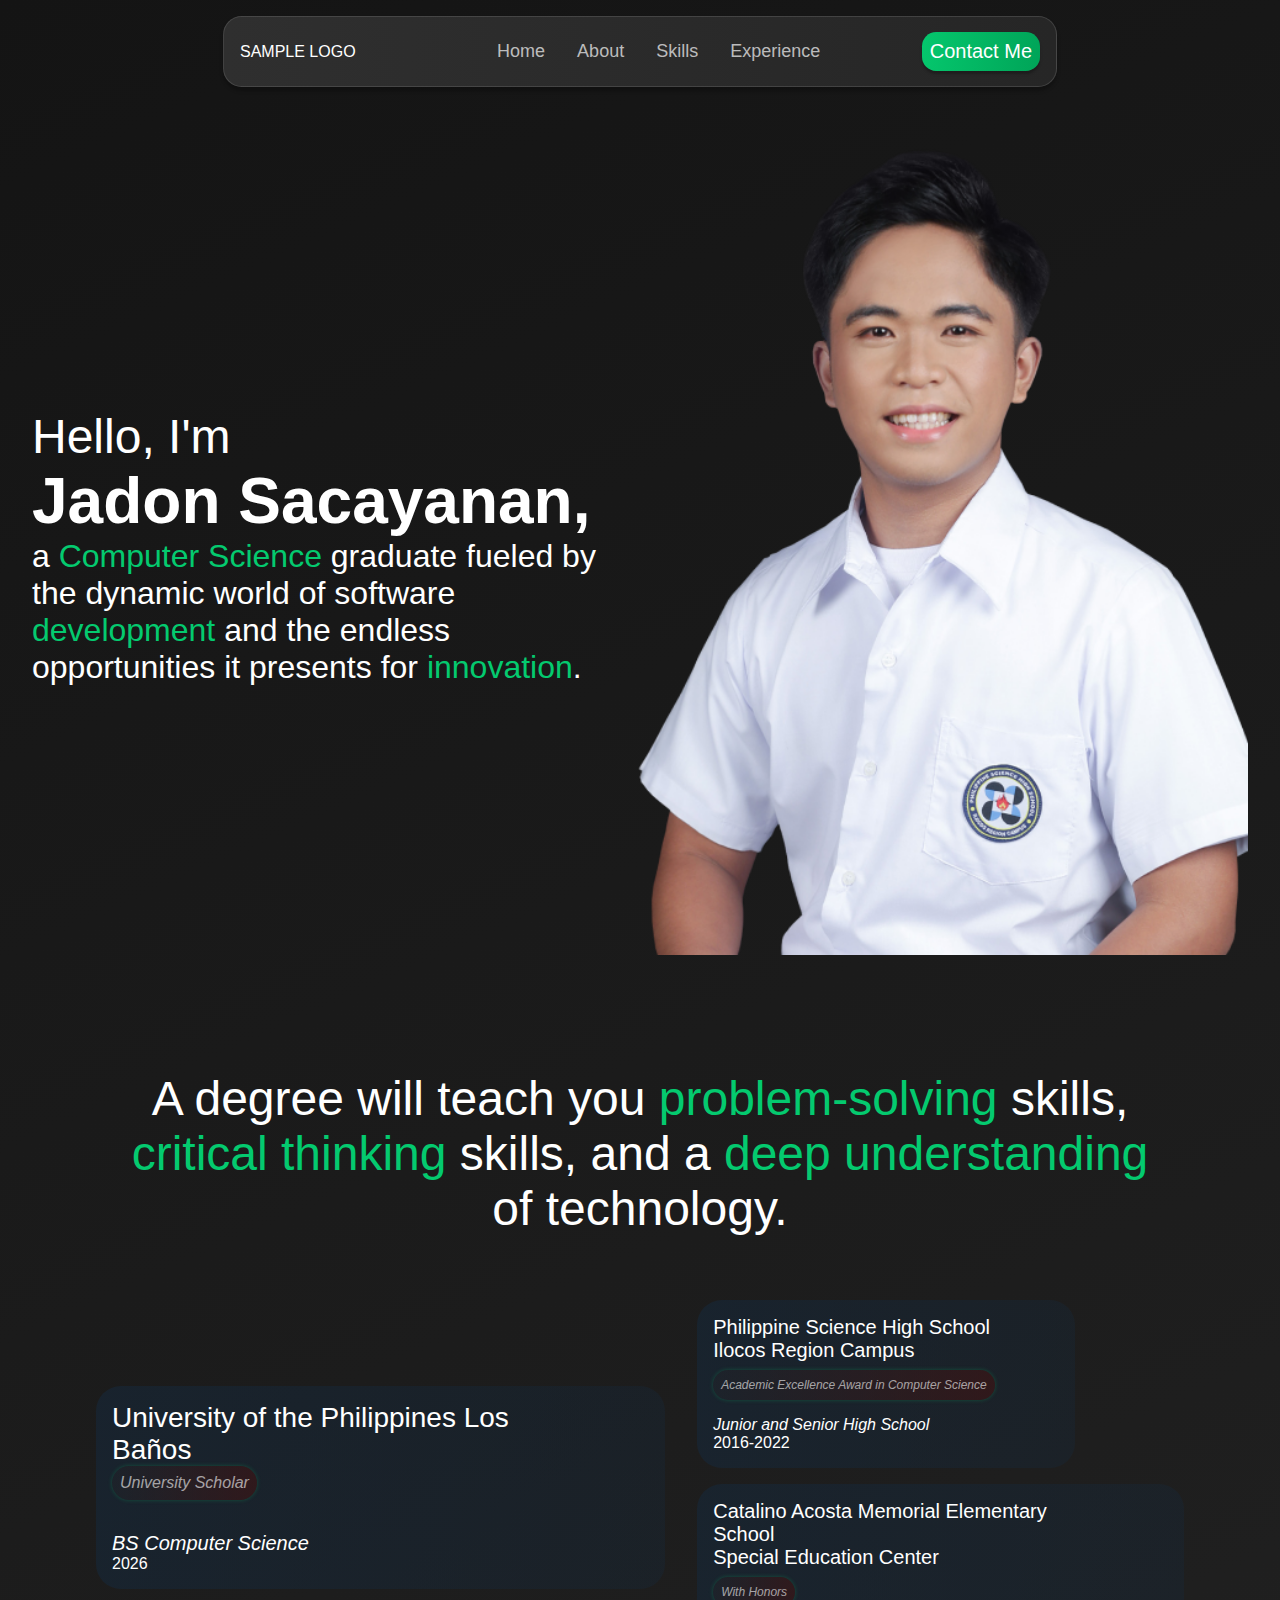
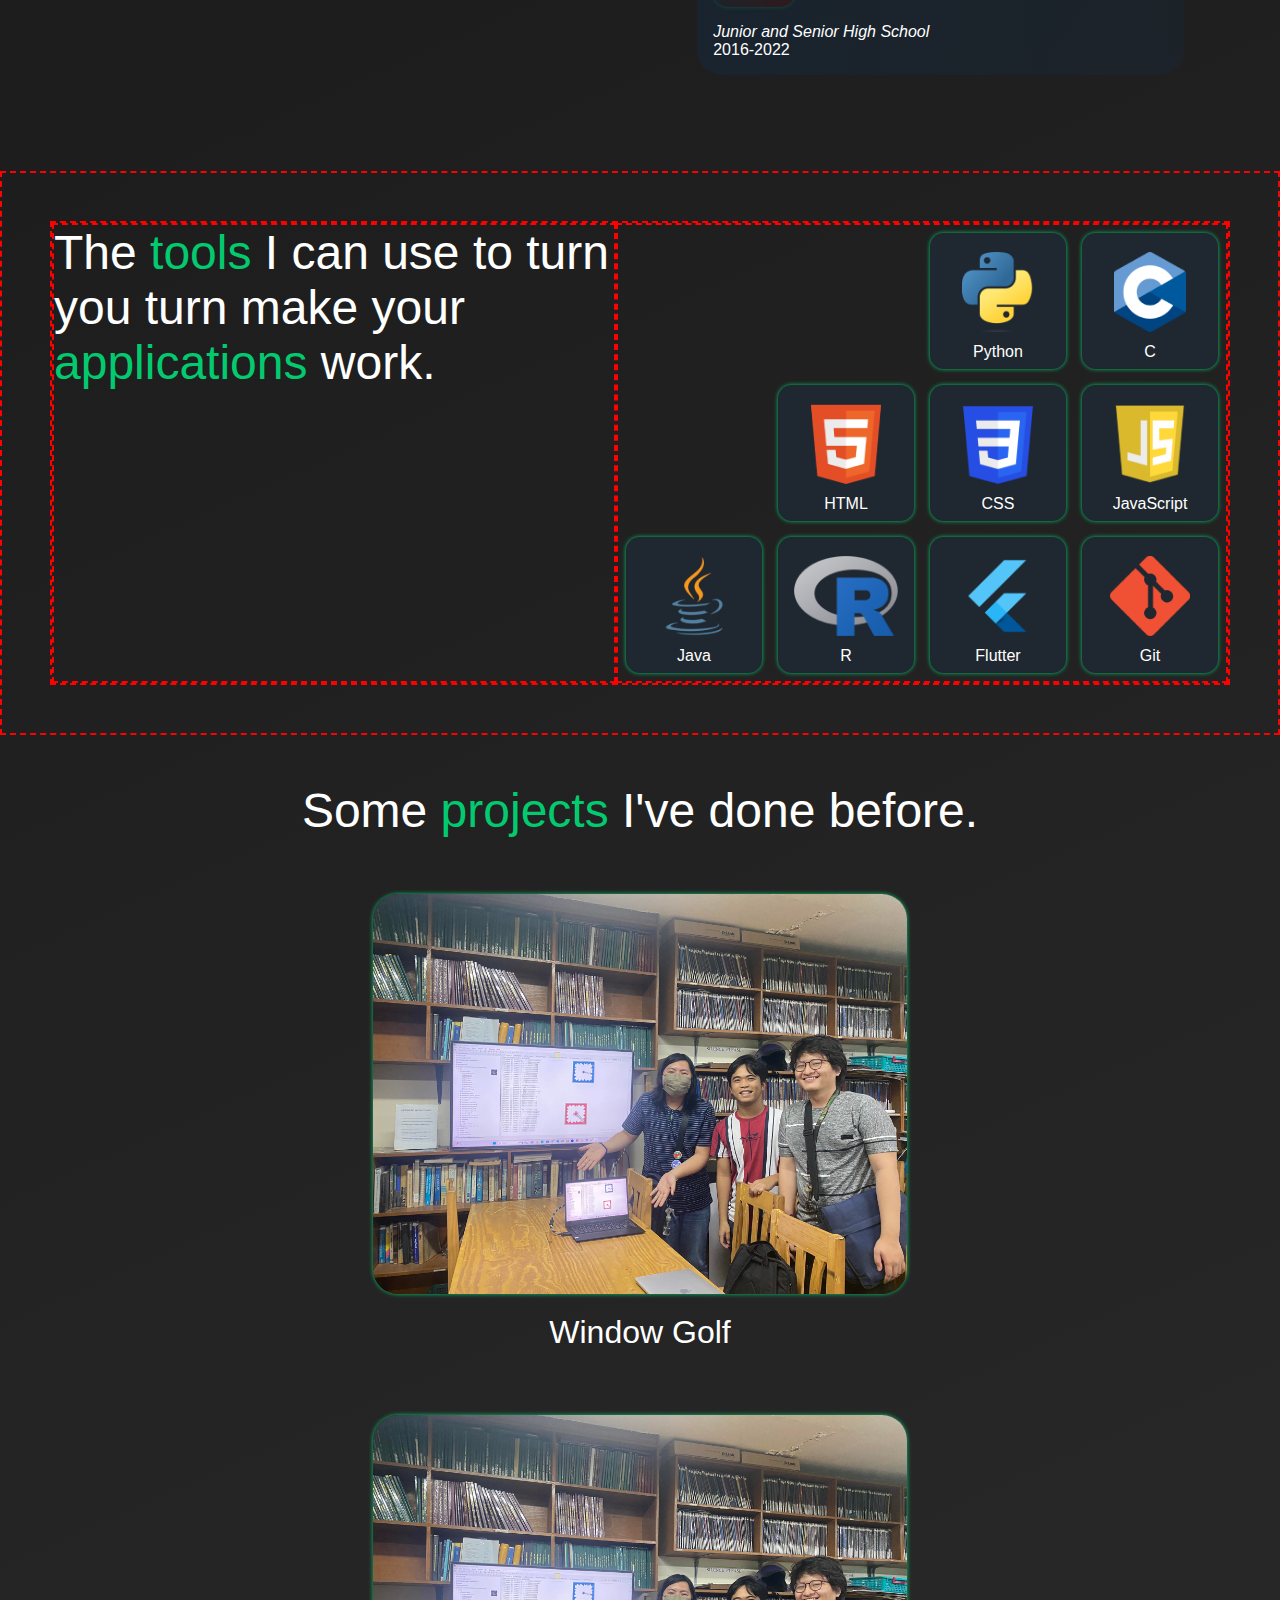
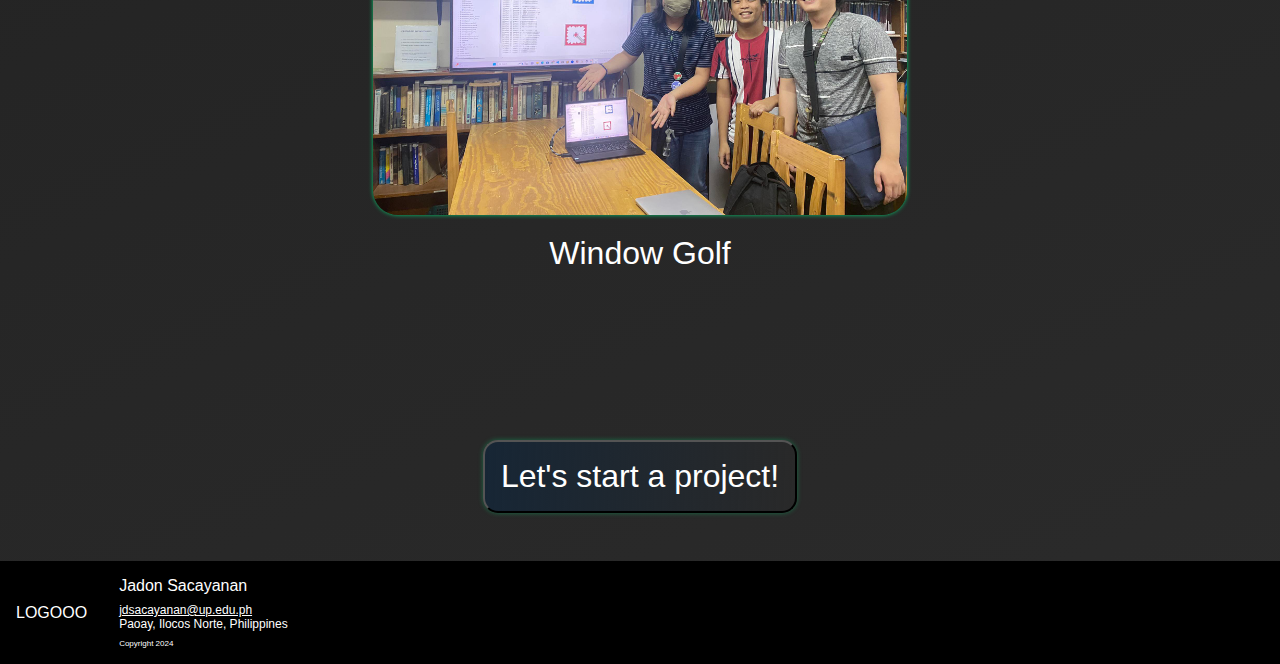
==== index.html @ 0447becd "renamed home.html to index.html" ====
<!DOCTYPE html>
<html lang="en">
<head>
    <meta charset="UTF-8">
    <meta name="viewport" content="width=device-width, initial-scale=1.0">
    <link rel="stylesheet" type="text/css" href="styles/style.css">
    <title>Jadon Sacayanan</title>
</head>

<body>
    <nav>
        <div class="nav-logo">
            SAMPLE LOGO
        </div>
        <div class="nav-links">
            <ul class="nav-links-ul">
                <li class=""><a class="nav-links-ul-li-a" href="">Home</a></li>
                <li class=""><a class="nav-links-ul-li-a" href="">About</a></li>
                <li class=""><a class="nav-links-ul-li-a" href="">Skills</a></li>
                <li class=""><a class="nav-links-ul-li-a" href="">Experience</a></li>
            </ul>
        </div>
        <div class="nav-contact">
            <button class="nav-contact-button">
                Contact Me
            </button>
        </div>
    </nav>
    <div class="home">
        <div class="home-intro-text">
            <div class="intro-text-hello">Hello, I'm</div>
            <div class="intro-text-name">Jadon Sacayanan,</div>
            <div class="intro-text-description">a <span class="green-text">Computer Science</span> graduate fueled by the dynamic world of software <span class="green-text">development</span> and the endless opportunities it presents for <span class="green-text">innovation</span>.</div>
        </div>
        <div class="personal-photo">
            <img src="images/personal-photo.png" alt="" class="personal-photo-img">
        </div>
    </div>
    <div class="education">
        <div class="educ-is-important">A degree will teach you <span class="green-text">problem-solving</span> skills, <span class="green-text">critical thinking</span> skills, and a <span class="green-text">deep understanding</span> of technology.</div>
        <div class="educ-schools">
            <div class="educ-latest">
                <div class="educ-latest-container educ-container">
                    <div class="educ-school-latest">University of the Philippines Los Baños</div>
                    <div class="educ-award-latest educ-award">University Scholar</div>
                    <div class="educ-spacer-latest"></div>
                    <div class="educ-deg-latest educ-deg">BS Computer Science</div>
                    <div class="">2026</div>
                </div>
            </div>
            <div>
                <div class="educ-container">
                    <div class="educ-school educ-school-regular">Philippine Science High School<br/>Ilocos Region Campus</div>
                    <div class="educ-award educ-award-regular">Academic Excellence Award in Computer Science</div>
                    <div class="educ-spacer"></div>
                    <div class="educ-deg">Junior and Senior High School</div>
                    <div class="">2016-2022</div>
                </div>
                <div class="educ-container">
                    <div class="educ-school educ-school-regular">Catalino Acosta Memorial Elementary School<br/>Special Education Center</div>
                    <div class="educ-award educ-award-regular">With Honors</div>
                    <div class="educ-spacer"></div>
                    <div class="educ-deg">Junior and Senior High School</div>
                    <div class="">2016-2022</div>
                </div>
            </div>
        </div>
    </div>
    <div class="skills-div debug-border">
        <div class="skills debug-border">
            <div class="skills-description debug-border">The <span class="green-text">tools</span> I can use to turn you turn make your <span class="green-text">applications</span> work.</div>
            <div class="skills-table debug-border">
                <div class="skills-row">
                    <div class="indiv-skill-container">
                        <img src="images/python.png" alt="Python">
                        <div>Python</div>
                    </div>
                    <div class="indiv-skill-container">
                        <img src="images/c.png" alt="Python">
                        <div>C</div>
                    </div>
                </div>
                <div class="skills-row">
                    <div class="indiv-skill-container">
                        <img src="images/html.png" alt="Python">
                        <div>HTML</div>
                    </div>
                    <div class="indiv-skill-container">
                        <img src="images/css.png" alt="Python">
                        <div>CSS</div>
                    </div>
                    <div class="indiv-skill-container">
                        <img src="images/JS.png" alt="Python">
                        <div>JavaScript</div>
                    </div>
                </div>
                <div class="skills-row">
                    <div class="indiv-skill-container">
                        <img src="images/java.png" alt="Python">
                        <div>Java</div>
                    </div>
                    <div class="indiv-skill-container">
                        <img src="images/R.png" alt="Python">
                        <div>R</div>
                    </div>
                    <div class="indiv-skill-container">
                        <img src="images/flutter.png" alt="Python">
                        <div>Flutter</div>
                    </div>
                    <div class="indiv-skill-container">
                        <img src="images/git.png" alt="Python">
                        <div>Git</div>
                    </div>
                </div>
            </div>
        </div>
    </div>
    <div class="past-projects">
        <div class="past-projects-description">Some <span class="green-text">projects</span> I've done before.</div>
        <div class="projects">
            <div class="project">
                <img src="images/window-golf.jpeg" alt="">
                <div class="project-name">Window Golf</div>
            </div>
            <div class="project">
                <img src="images/window-golf.jpeg" alt="">
                <div class="project-name">Window Golf</div>
            </div>
        </div>
    </div>
    <div class="book">
        <button>Let's start a project!</button>
    </div>
    <footer class="footer">
        <div>LOGOOO</div>
        <div class="footer-details">
            <div>Jadon Sacayanan</div>
            <div class="footer-spacer-name"></div>
            <div class="footer-email"><a href="mailto:jdsacayanan@up.edu.ph"></a>jdsacayanan@up.edu.ph</div>
            <div class="footer-address">Paoay, Ilocos Norte, Philippines</div>
            <div class="footer-spacer-copyright"></div>
            <div class="footer-copyright">Copyright 2024</div>
        </div>
    </footer>
</body>

</html>
---- styles/style.css ----
@font-face {
    font-family: 'Inter';
    src: url('https://fonts.googleapis.com/css2?family=Inter:wght@100..900&display=swap');
}

body {
    color: white;
    font-family: 'Inter', sans-serif;
    background: linear-gradient(156deg, #141414 0%, #2B2B2B 100%);
    margin: 0;
    padding: 0;
}

nav {
    display: flex;
    justify-content: space-between;
    align-items: center;
    width: 50rem;
    padding: .5rem 1rem;
    margin: 1rem auto;
    border-radius: 18.72px;
    border: 0.936px solid rgba(126, 126, 126, 0.31);
    background: linear-gradient(270deg, #262626 0%, #2F2F2F 100%);
    box-shadow: 0px 3.744px 3.744px 0px rgba(0, 0, 0, 0.25);
}

.nav-links-ul {
    display: flex;
    list-style-type: none;
}

.nav-links-ul-li-a {
    margin: 0rem 1rem;
    text-decoration: none;
    color: rgba(255, 255, 255, 0.69);
    font-size: 1.125rem;
    line-height: normal;
}

.nav-contact-button {
    color: white;
    border: none;
    font-size: 1.25rem;
    padding: .5rem;
    border-radius: 14.169px;
    background: linear-gradient(95deg, #05C76D 0%, #00A458 99.97%);
    box-shadow: 0px 2.267px 2.267px 0px rgba(0, 0, 0, 0.25);
}

.home {
    padding: 2rem;
    display: flex;
    justify-content: space-evenly;
    align-items: center;
}

.home-intro-text {
    max-width: 50rem;
}

.intro-text-hello {
    font-size: 3rem;
    font-weight: 500;
    line-height: normal;
}

.intro-text-name {
    font-size: 4rem;
    font-weight: 600;
    line-height: normal;
}

.intro-text-description {
    font-size: 2rem;
    font-weight: 400;
    line-height: normal;
}

.personal-photo-img {
    height: calc(100vh - 5rem);
}

.education {
    padding: 5rem;
}

.educ-is-important {
    margin: auto;
    font-size: 3rem;
    max-width: 65rem;
    text-align: center;
}

.educ-schools {
    display: flex;
    align-items: center;
    width: fit-content;
    margin: auto;
    margin-top: 3rem;
}

.educ-container {
    margin: 1rem;
    padding: 1rem 5rem 1rem 1rem;
    width: fit-content;
    border-radius: 25px;
    background: linear-gradient(92deg, rgba(23, 38, 53, 0.70) 0%, rgba(20, 43, 66, 0.27) 100%);
}

.educ-school {
    margin-bottom: 0.5rem;
}

.educ-school-regular {
    font-size: 1.25rem;
}

.educ-school-latest {
    font-size: 1.75rem;
}

.educ-award {
    width: fit-content;
    padding: .5rem;
    color: rgba(255, 255, 255, 0.60);
    font-style: italic;
    font-weight: 400;
    line-height: normal;
    border-radius: 25px;
    background: linear-gradient(93deg, rgba(40, 34, 34, 0.23) 0%, rgba(59, 20, 20, 0.67) 100%);
    box-shadow: 0px 0px 4px 0px rgba(4, 202, 111, 0.29);
}

.educ-award-regular {
    font-size: 0.75rem;
}

.educ-award-latest {
    font-size: 1rem;
}

.educ-spacer {
    height: 1rem;
}

.educ-spacer-latest {
    height: 2rem;
}

.educ-deg {
    font-style: italic;
}

.educ-deg-latest {
    font-size: 1.25rem;
}

.skills-div {
    padding: 3rem;
    display: flex;
    flex-direction: column;
}

.skills {
    display: flex;
    margin: auto;
}

.skills-description {
    font-size: 3rem;
    max-width: 35rem;
}

.skills-row {
    display: flex;
    justify-content: flex-end;

}

.indiv-skill-container {
    display: flex;
    flex-direction: column;
    text-align: center;
    width: 7.5rem;
    height: 7.5rem;
    padding: 0.5rem;
    border-radius: 13.52px;
    background: #1F2730;
    box-shadow: 0px 0px 4px 0px #04CA6F;
    margin: 0.5rem;
}

.indiv-skill-container img {
    margin: auto;
    height: 5rem;
}

.past-projects {
    padding: 3rem;
}

.past-projects-description {
    text-align: center;
    font-size: 3rem;
}

.projects {
    padding: 2rem;
    display: flex;
    justify-content: space-evenly;
    flex-wrap: wrap;
}

.project {
    text-align: center;
    max-width: 50rem;
    padding: 1rem;
    margin: 0.5rem;
}

.project img {
    height: 25rem;
    border-radius: 25px;
    box-shadow: 0px 0px 4px 0px #04CA6F;
}

.project-name {
    font-size: 2rem;
    margin: 1rem;
}

.book{
    display: flex;
    padding: 3rem;
}

.book button {
    margin: auto;
    color: inherit;
    font-size: 2rem;
    padding: 1rem;
    border-radius: 15px;
    background: linear-gradient(92deg, #172635 0%, rgba(43, 74, 106, 0.00) 100%);
    box-shadow: 0px 0px 5px 0px rgba(4, 202, 111, 0.41);
}

.footer {
    display: flex;
    align-items: center;
    padding: 1rem;
    background-color: black;
}

.footer-details {
    margin-left: 2rem;
}

.footer-spacer-name {
    height: 0.5rem;
}

.footer-email {
    margin: auto;
    text-decoration: underline;
    font-size: .75rem;
}

.footer-spacer-copyright {
    height: 0.5rem;
}

.footer-copyright {
    margin: auto;
    font-size: 0.5rem;
}

.footer-address {
    margin: auto;
    font-size: .75rem;
}

.green-text {
    color: #04CA6F;
}

@media screen and (max-width: 55rem) {
    nav {
        width: 90%;
        z-index: 0;
    }

    .nav-logo {
        margin: auto;
    }

    .nav-links {
        display: none;
    }
    
    .nav-contact {
        display: none;
    }

    .home {
        flex-direction: column-reverse;
    }

    .personal-photo-img {
        height: 50vh;
    }

    .educ-schools {
        flex-direction: column;
    }

    .educ-container {
        margin: 2rem auto;
        width: 50svw;
    }

    .skills {
        flex-direction: column;
    }

    .skills-description {
        margin: auto;
        text-align: center;
    }
}

@media screen and (max-width: 60rem) {
    .home-intro-text {
        text-align: center;
    }
}

.debug-border {
    border: dashed;
    border-color: red;
    border-width: 2px;
}
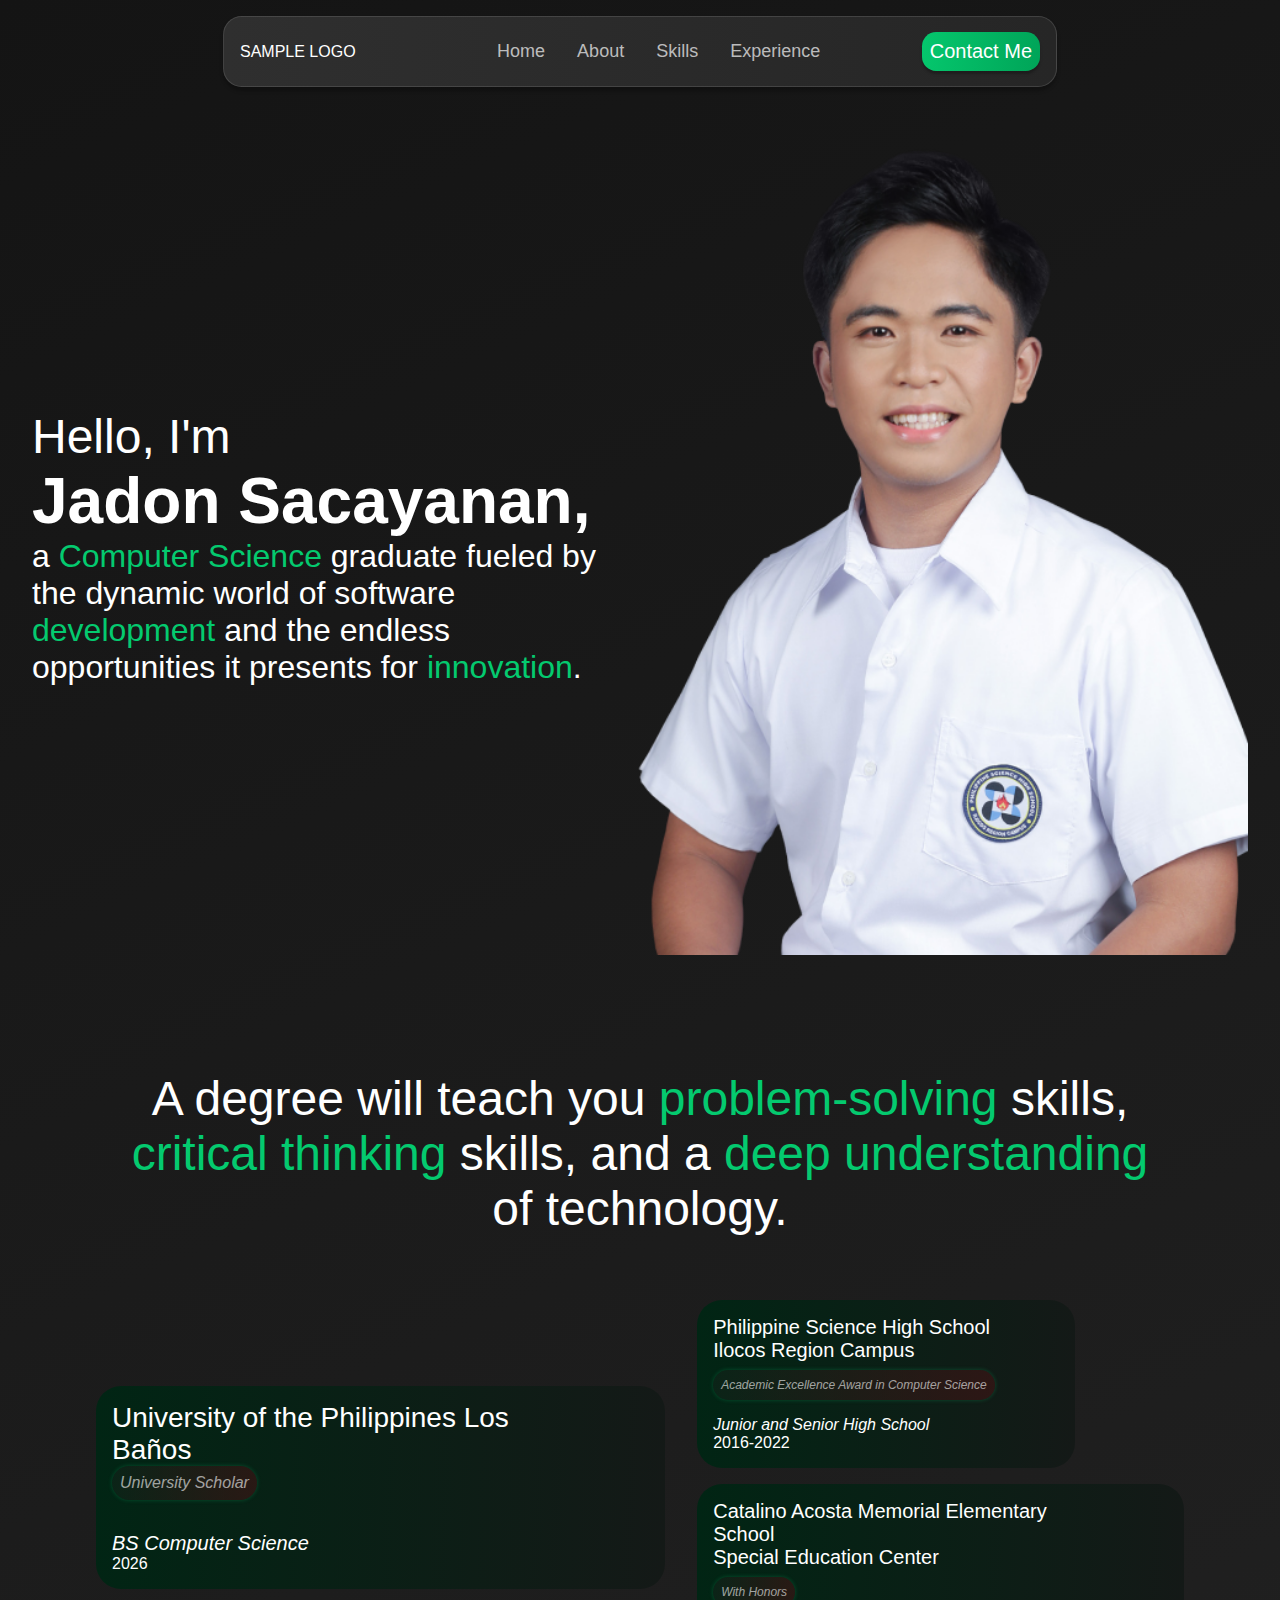
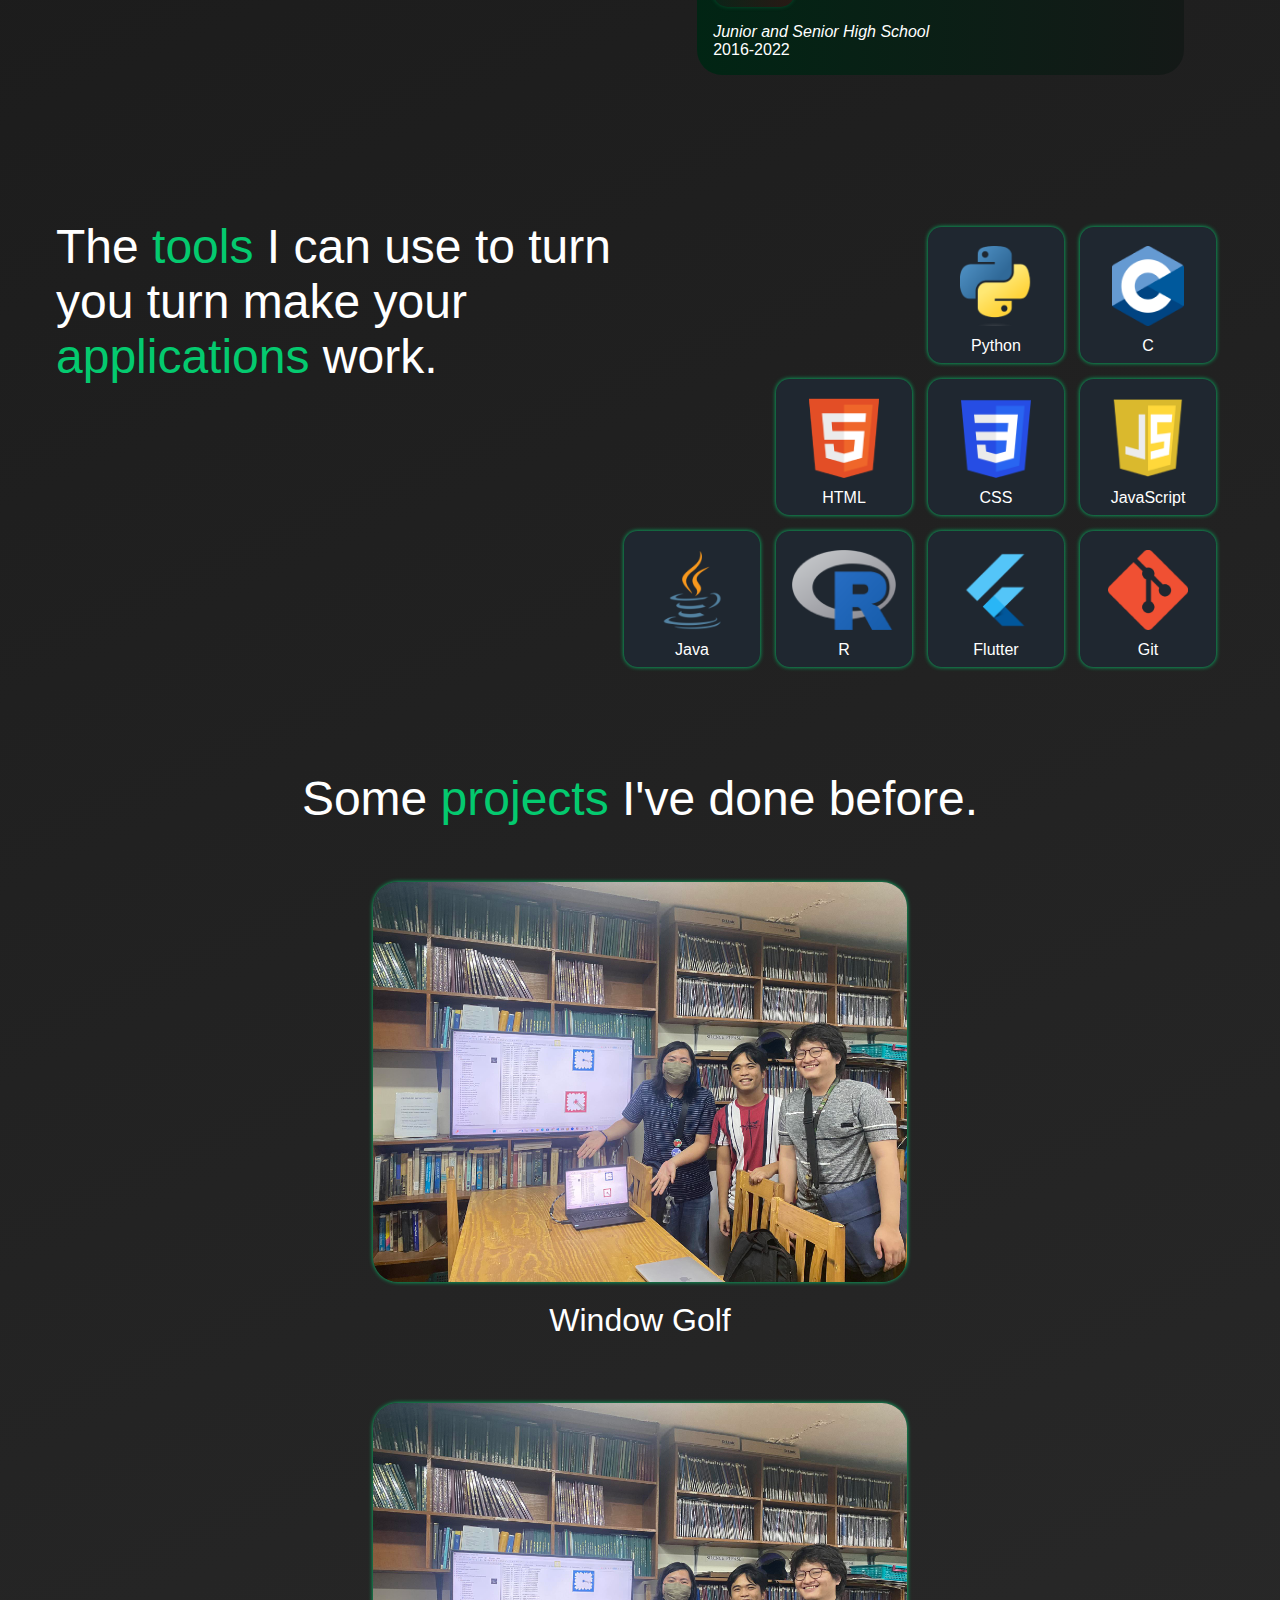
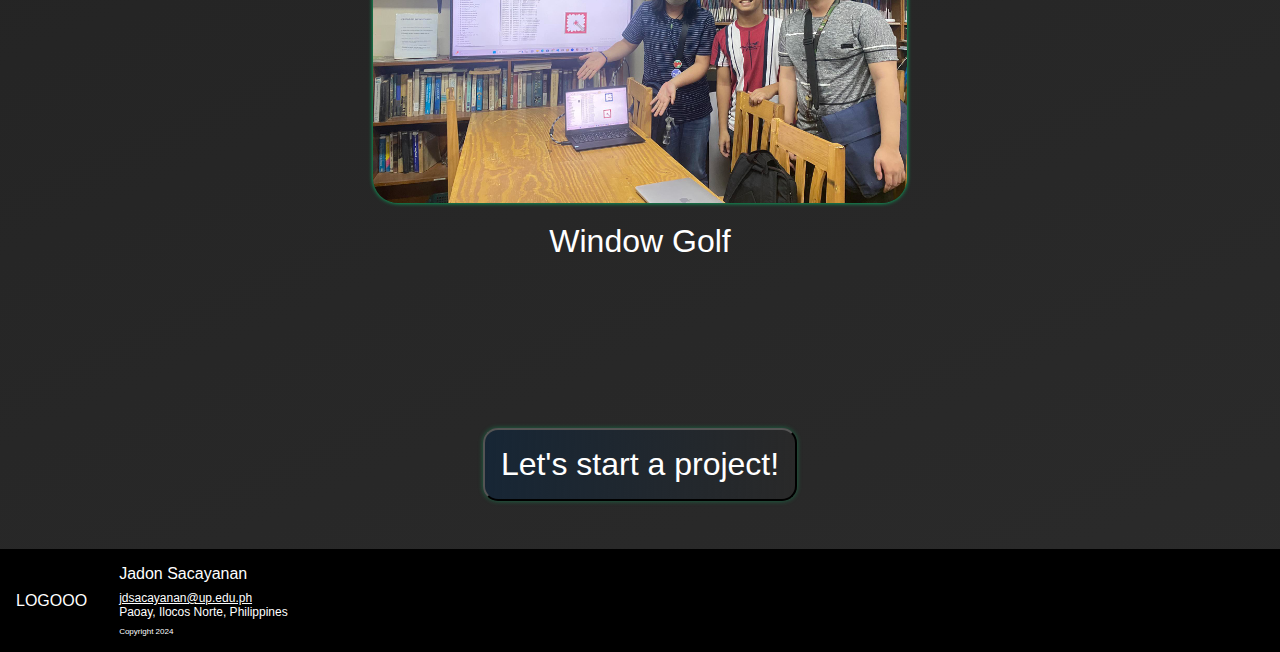
==== commit a76e19f4: "changed color" ====
--- a/index.html
+++ b/index.html
@@ -66,10 +66,10 @@
             </div>
         </div>
     </div>
-    <div class="skills-div debug-border">
-        <div class="skills debug-border">
-            <div class="skills-description debug-border">The <span class="green-text">tools</span> I can use to turn you turn make your <span class="green-text">applications</span> work.</div>
-            <div class="skills-table debug-border">
+    <div class="skills-div">
+        <div class="skills">
+            <div class="skills-description">The <span class="green-text">tools</span> I can use to turn you turn make your <span class="green-text">applications</span> work.</div>
+            <div class="skills-table">
                 <div class="skills-row">
                     <div class="indiv-skill-container">
                         <img src="images/python.png" alt="Python">
--- a/styles/style.css
+++ b/styles/style.css
@@ -104,7 +104,8 @@
     padding: 1rem 5rem 1rem 1rem;
     width: fit-content;
     border-radius: 25px;
-    background: linear-gradient(92deg, rgba(23, 38, 53, 0.70) 0%, rgba(20, 43, 66, 0.27) 100%);
+    border-radius: 25px;
+    background: linear-gradient(92deg, #073821 0%, #012514 0%, #141917 100%);
 }
 
 .educ-school {
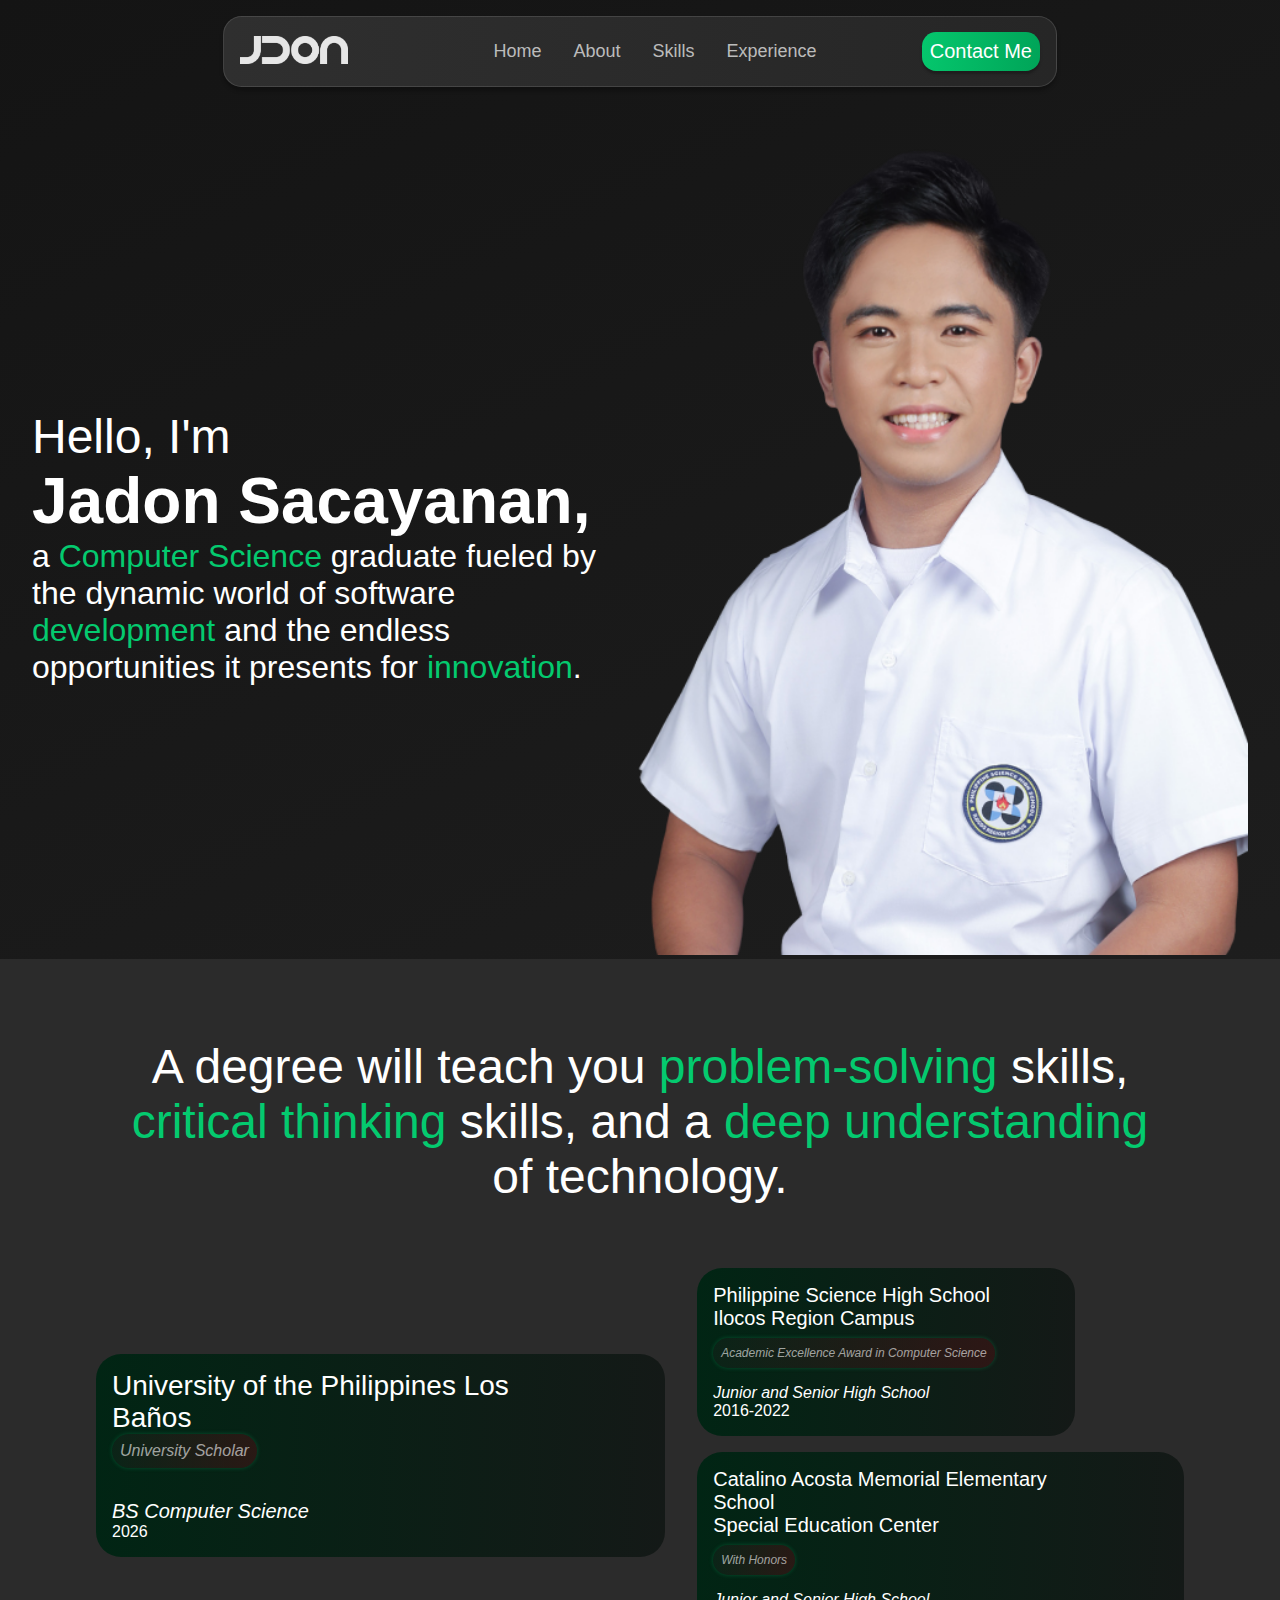
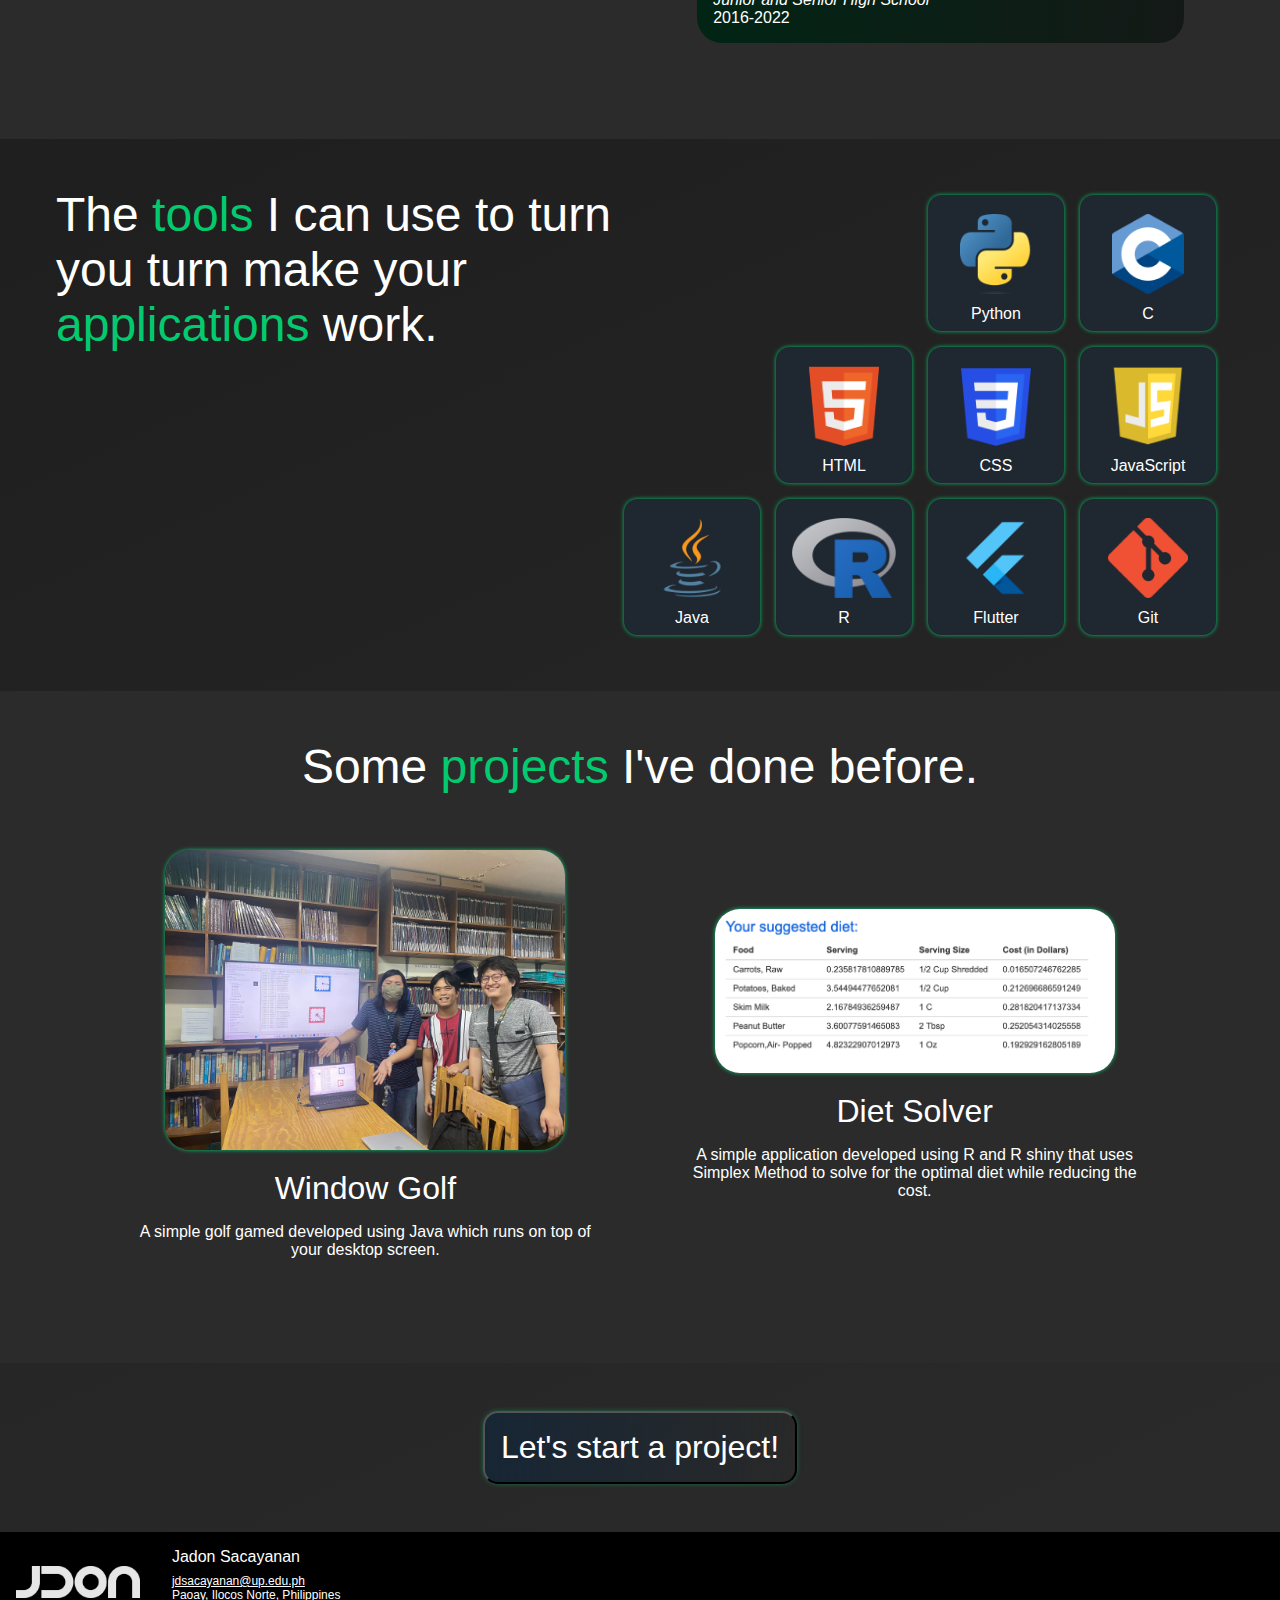
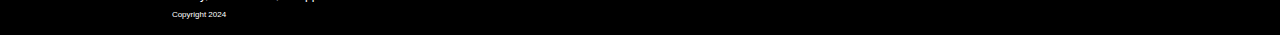
==== commit 2cc9fa9a: "some layout changes" ====
--- a/index.html
+++ b/index.html
@@ -8,16 +8,16 @@
 </head>
 
 <body>
-    <nav>
+    <nav id="nav">
         <div class="nav-logo">
-            SAMPLE LOGO
+            <a href="#nav"><img src="images/logo.png" alt=""></a>
         </div>
         <div class="nav-links">
             <ul class="nav-links-ul">
-                <li class=""><a class="nav-links-ul-li-a" href="">Home</a></li>
-                <li class=""><a class="nav-links-ul-li-a" href="">About</a></li>
-                <li class=""><a class="nav-links-ul-li-a" href="">Skills</a></li>
-                <li class=""><a class="nav-links-ul-li-a" href="">Experience</a></li>
+                <li class=""><a class="nav-links-ul-li-a" href="#home">Home</a></li>
+                <li class=""><a class="nav-links-ul-li-a" href="#about">About</a></li>
+                <li class=""><a class="nav-links-ul-li-a" href="#skills">Skills</a></li>
+                <li class=""><a class="nav-links-ul-li-a" href="#Experience">Experience</a></li>
             </ul>
         </div>
         <div class="nav-contact">
@@ -26,7 +26,7 @@
             </button>
         </div>
     </nav>
-    <div class="home">
+    <div class="home" id="home">
         <div class="home-intro-text">
             <div class="intro-text-hello">Hello, I'm</div>
             <div class="intro-text-name">Jadon Sacayanan,</div>
@@ -36,7 +36,7 @@
             <img src="images/personal-photo.png" alt="" class="personal-photo-img">
         </div>
     </div>
-    <div class="education">
+    <div class="education" id="about">
         <div class="educ-is-important">A degree will teach you <span class="green-text">problem-solving</span> skills, <span class="green-text">critical thinking</span> skills, and a <span class="green-text">deep understanding</span> of technology.</div>
         <div class="educ-schools">
             <div class="educ-latest">
@@ -66,7 +66,10 @@
             </div>
         </div>
     </div>
-    <div class="skills-div">
+    <div class="biography">
+
+    </div>
+    <div class="skills-div" id="skills">
         <div class="skills">
             <div class="skills-description">The <span class="green-text">tools</span> I can use to turn you turn make your <span class="green-text">applications</span> work.</div>
             <div class="skills-table">
@@ -115,16 +118,18 @@
             </div>
         </div>
     </div>
-    <div class="past-projects">
+    <div class="past-projects" id="Experience">
         <div class="past-projects-description">Some <span class="green-text">projects</span> I've done before.</div>
         <div class="projects">
             <div class="project">
                 <img src="images/window-golf.jpeg" alt="">
                 <div class="project-name">Window Golf</div>
+                <div class="project-description">A simple golf gamed developed using Java which runs on top of your desktop screen.</div>
             </div>
             <div class="project">
-                <img src="images/window-golf.jpeg" alt="">
-                <div class="project-name">Window Golf</div>
+                <img src="images/dietproblem.png" alt="">
+                <div class="project-name">Diet Solver</div>
+                <div class="project-description">A simple application developed using R and R shiny that uses Simplex Method to solve for the optimal diet while reducing the cost.</div>
             </div>
         </div>
     </div>
@@ -132,7 +137,9 @@
         <button>Let's start a project!</button>
     </div>
     <footer class="footer">
-        <div>LOGOOO</div>
+        <div>
+            <img src="images/logo.png" alt="">
+        </div>
         <div class="footer-details">
             <div>Jadon Sacayanan</div>
             <div class="footer-spacer-name"></div>
--- a/styles/style.css
+++ b/styles/style.css
@@ -22,6 +22,10 @@
     border: 0.936px solid rgba(126, 126, 126, 0.31);
     background: linear-gradient(270deg, #262626 0%, #2F2F2F 100%);
     box-shadow: 0px 3.744px 3.744px 0px rgba(0, 0, 0, 0.25);
+}
+
+.nav-logo img {
+    height: 1.75rem;
 }
 
 .nav-links-ul {
@@ -48,7 +52,7 @@
 }
 
 .home {
-    padding: 2rem;
+    padding: 2rem 2rem 0 2rem;
     display: flex;
     justify-content: space-evenly;
     align-items: center;
@@ -78,10 +82,12 @@
 
 .personal-photo-img {
     height: calc(100vh - 5rem);
+    margin: 0;
 }
 
 .education {
     padding: 5rem;
+    background-color: #2B2B2B;
 }
 
 .educ-is-important {
@@ -198,6 +204,7 @@
 
 .past-projects {
     padding: 3rem;
+    background-color: #2B2B2B;
 }
 
 .past-projects-description {
@@ -209,18 +216,20 @@
     padding: 2rem;
     display: flex;
     justify-content: space-evenly;
+    align-items: center;
     flex-wrap: wrap;
 }
 
 .project {
     text-align: center;
-    max-width: 50rem;
+    max-width: 30rem;
     padding: 1rem;
     margin: 0.5rem;
 }
 
 .project img {
-    height: 25rem;
+    max-height: 25rem;
+    max-width: 25rem;
     border-radius: 25px;
     box-shadow: 0px 0px 4px 0px #04CA6F;
 }
@@ -252,6 +261,10 @@
     background-color: black;
 }
 
+.footer img {
+    height: 2rem;
+}
+
 .footer-details {
     margin-left: 2rem;
 }
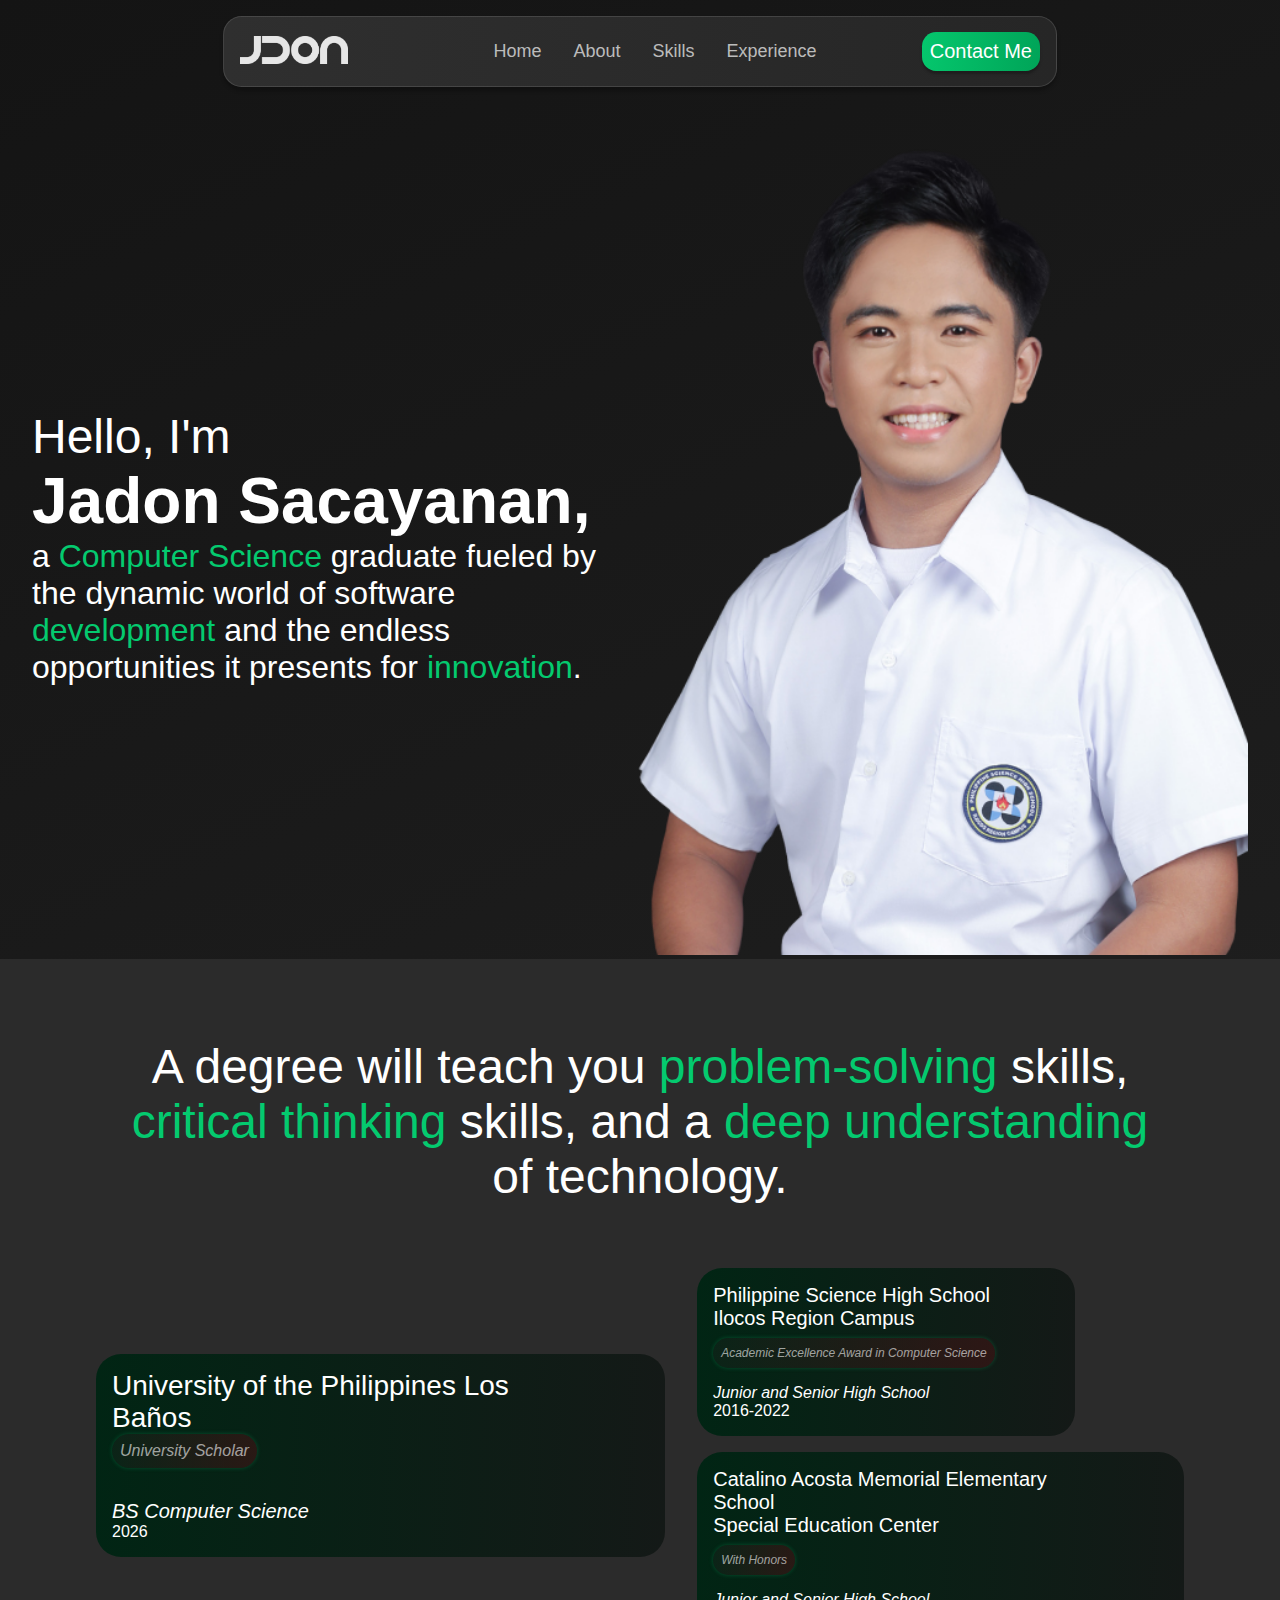
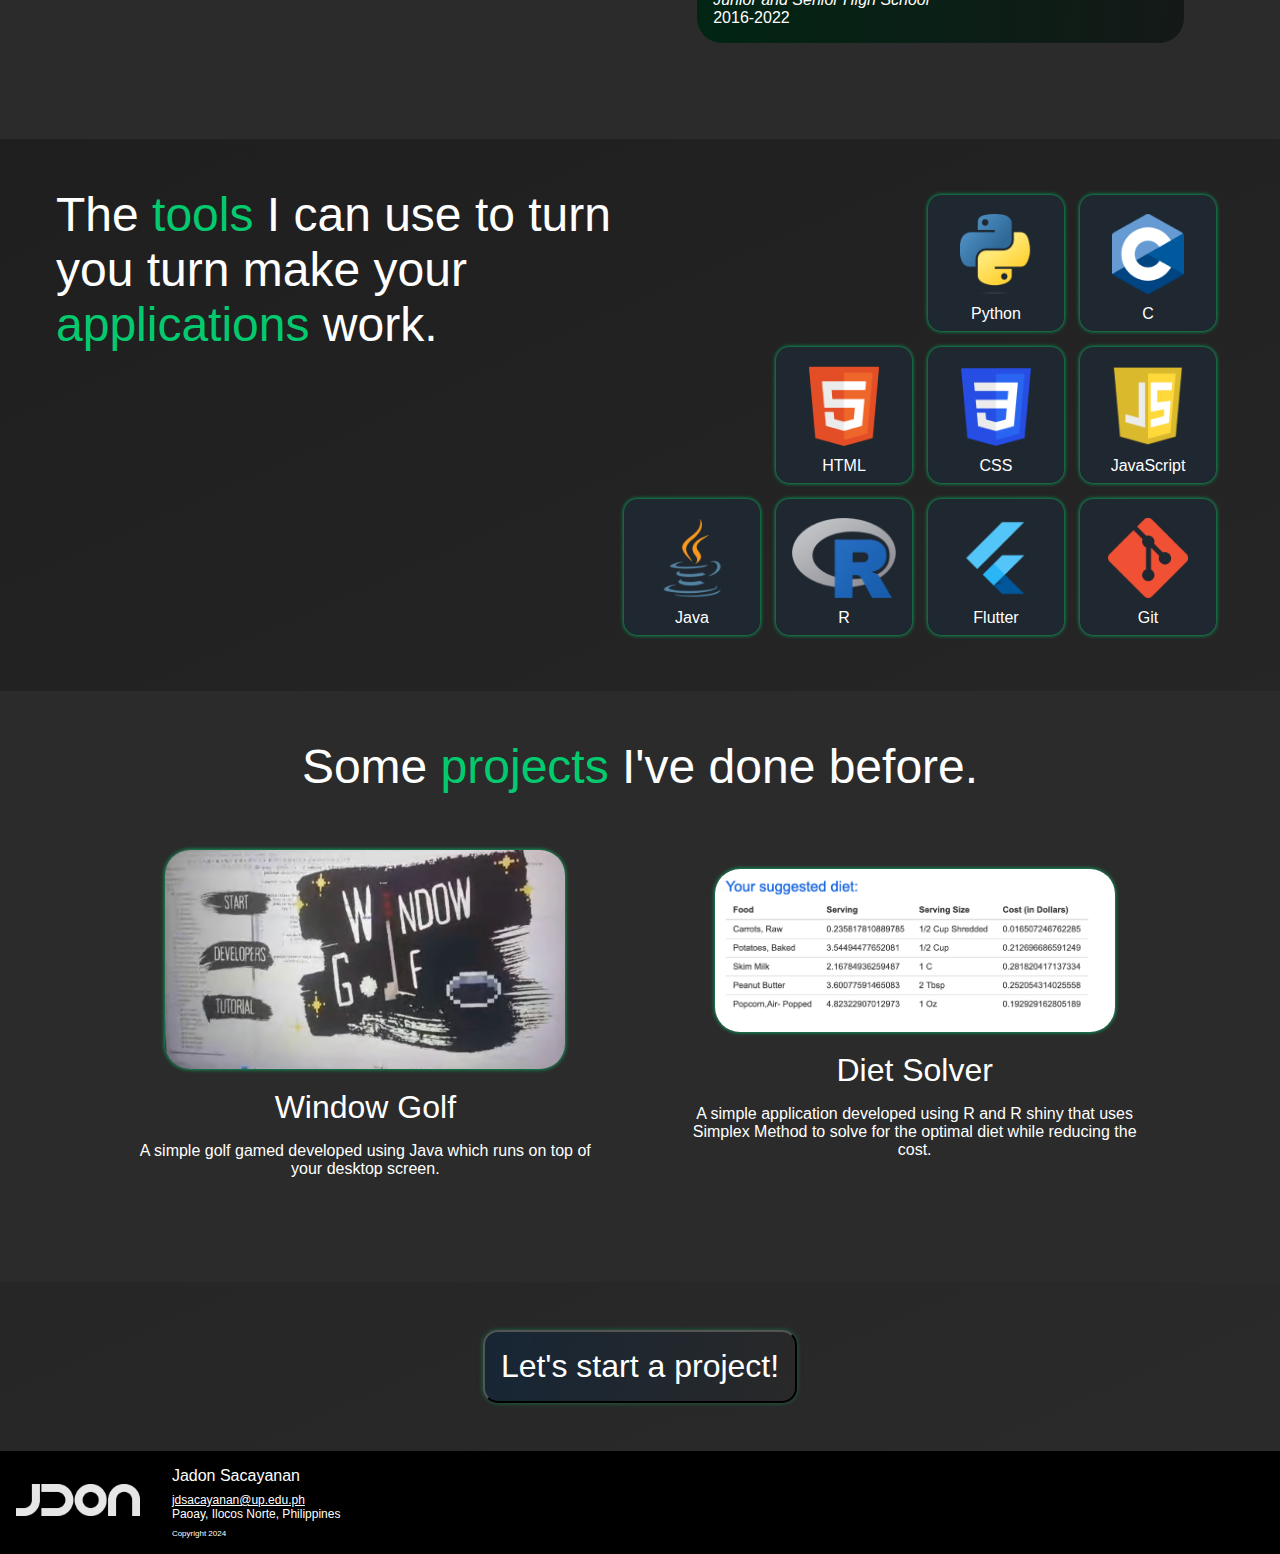
==== commit ed0f2b03: "image changes" ====
--- a/index.html
+++ b/index.html
@@ -122,7 +122,7 @@
         <div class="past-projects-description">Some <span class="green-text">projects</span> I've done before.</div>
         <div class="projects">
             <div class="project">
-                <img src="images/window-golf.jpeg" alt="">
+                <img src="images/golf2.png" alt="">
                 <div class="project-name">Window Golf</div>
                 <div class="project-description">A simple golf gamed developed using Java which runs on top of your desktop screen.</div>
             </div>
--- a/styles/style.css
+++ b/styles/style.css
@@ -340,6 +340,17 @@
         margin: auto;
         text-align: center;
     }
+
+    .skills-table {
+        display: flex;
+        flex-direction: column;
+    }
+
+    .skills-row {
+        display: flex;
+        flex-direction: column;
+        align-items: center;
+    }
 }
 
 @media screen and (max-width: 60rem) {
